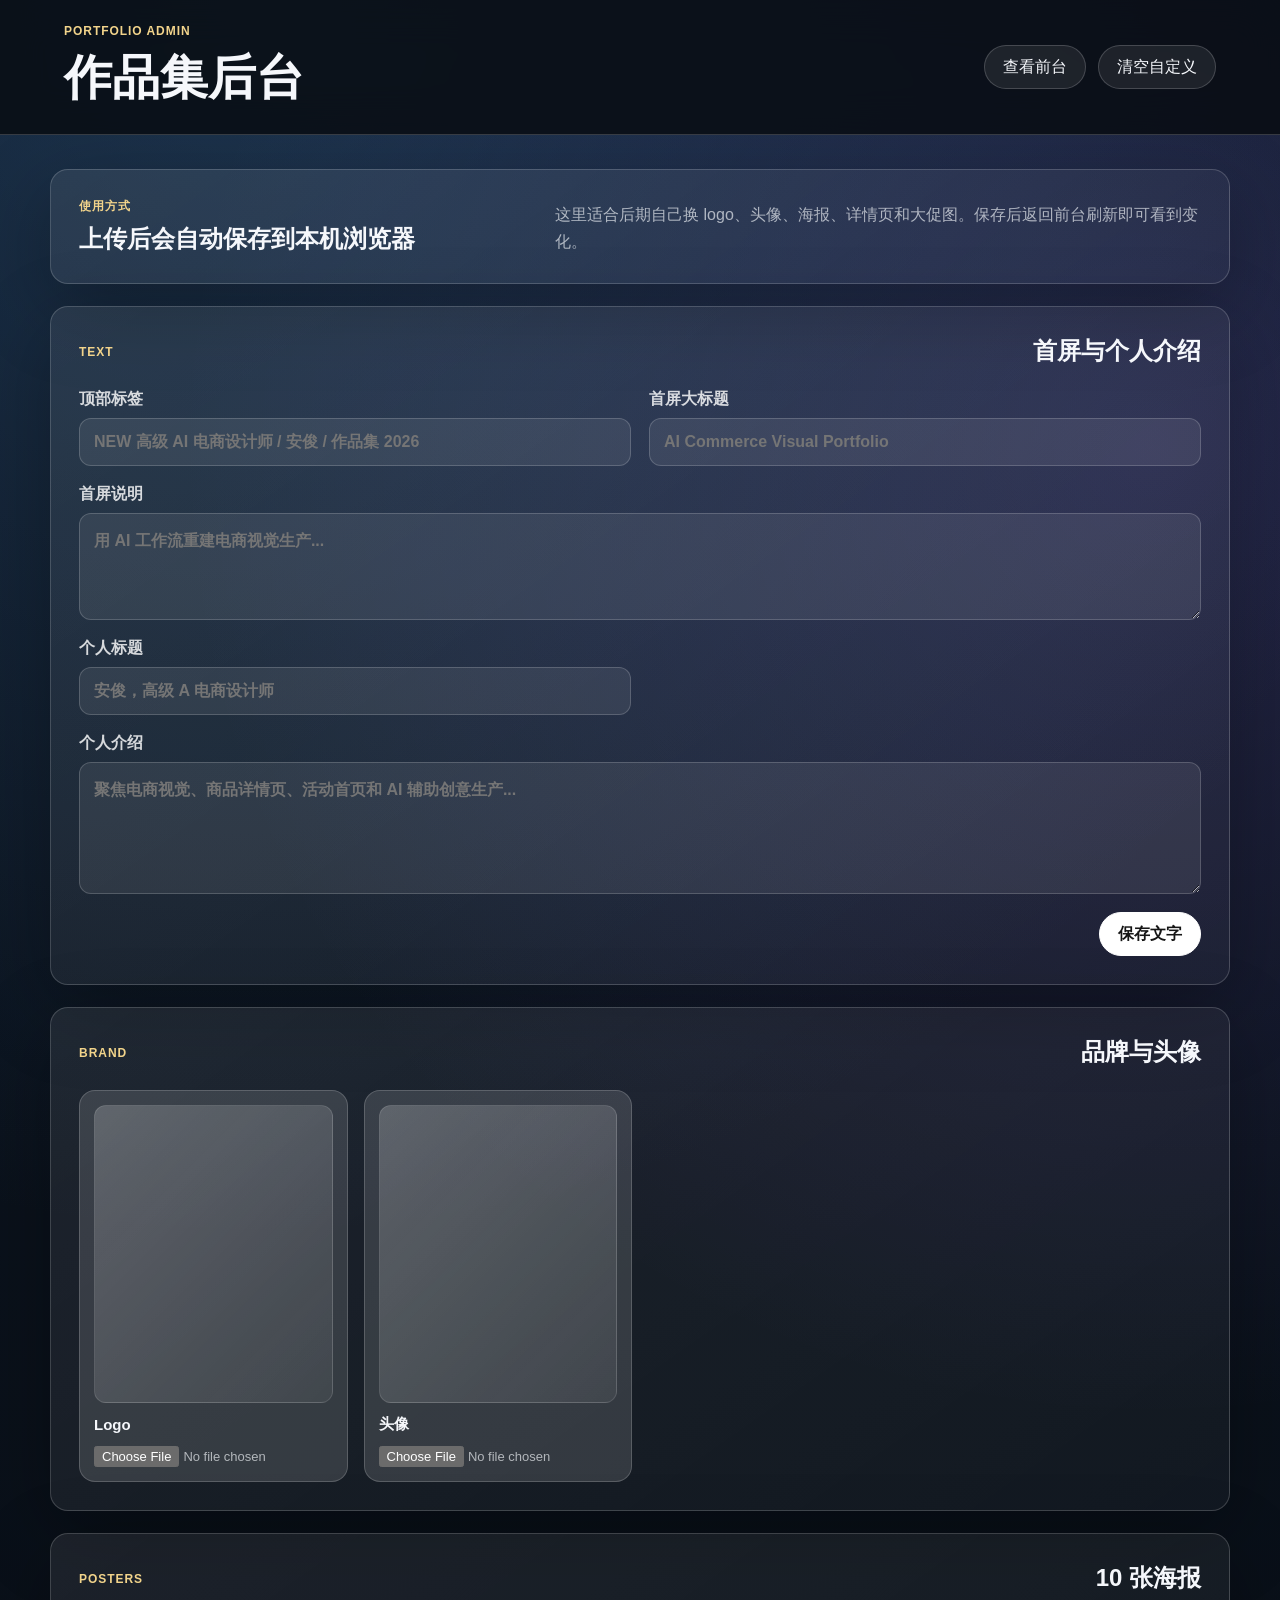
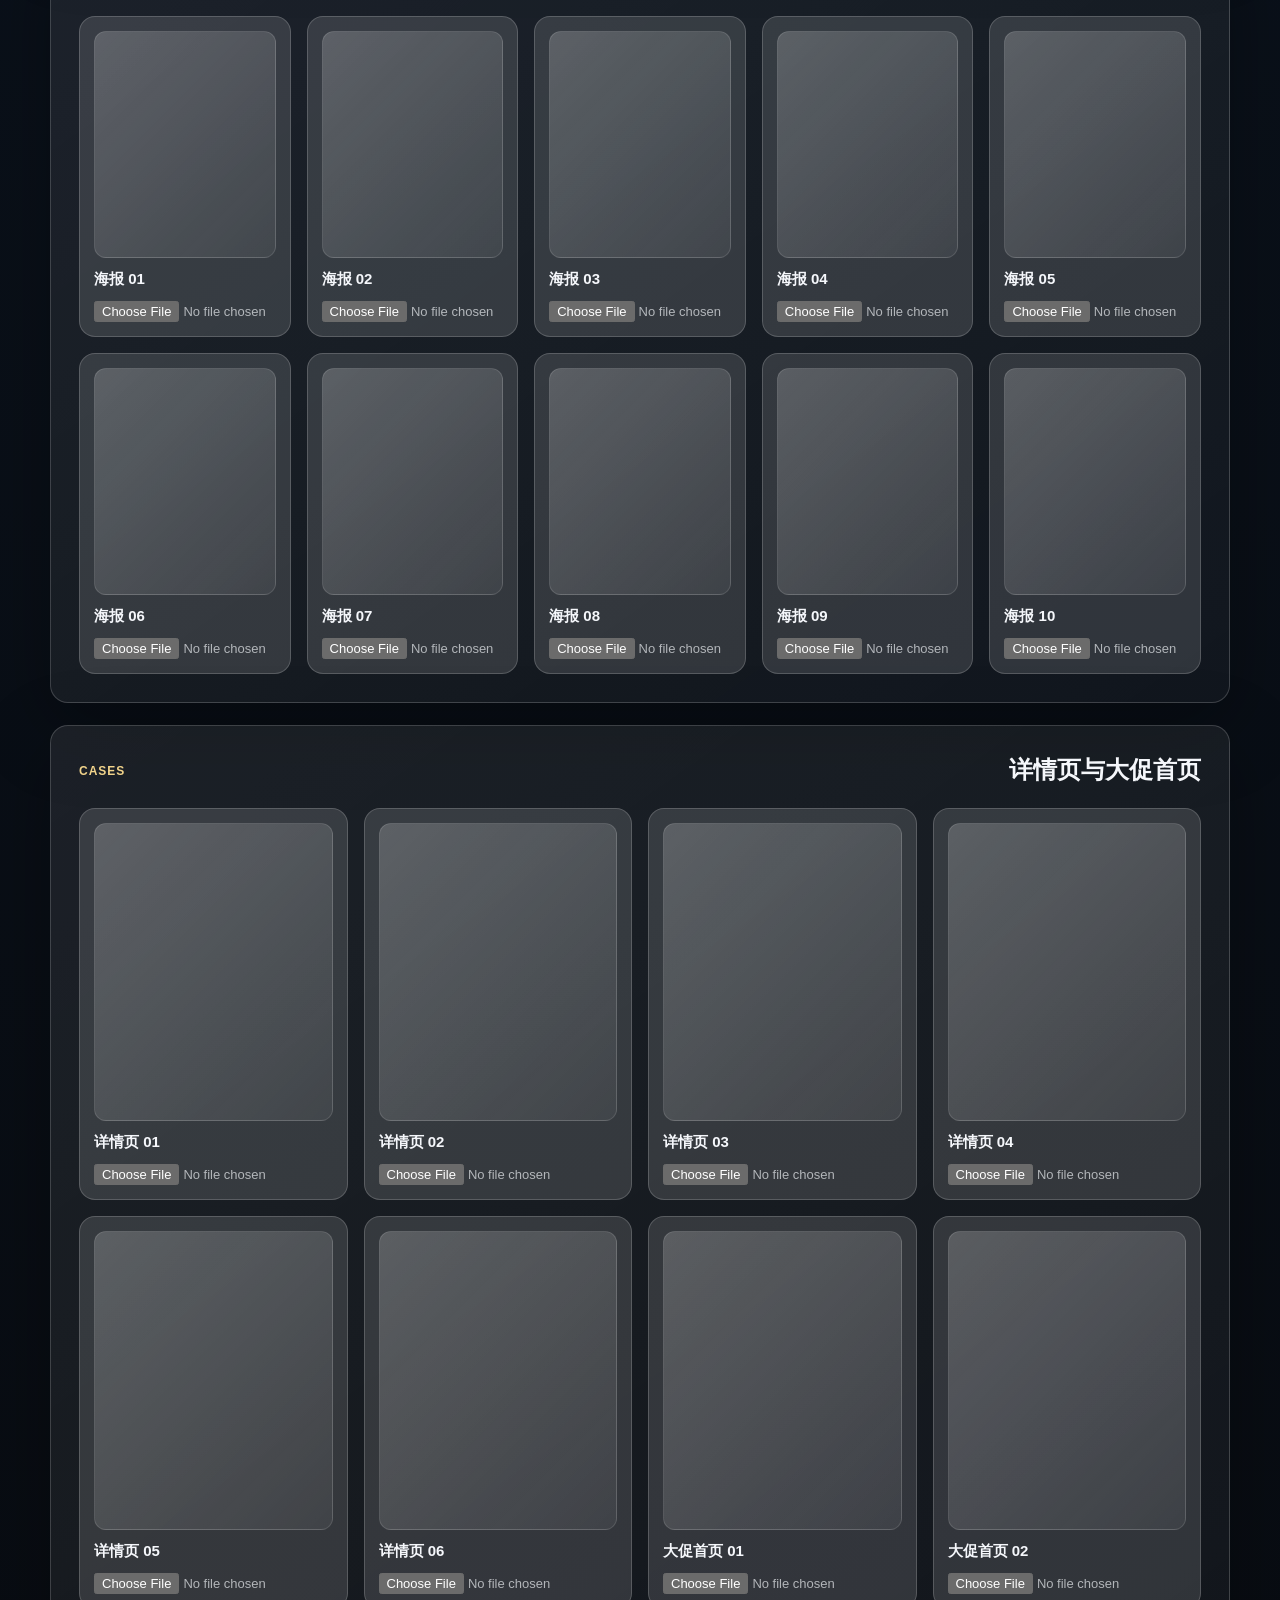
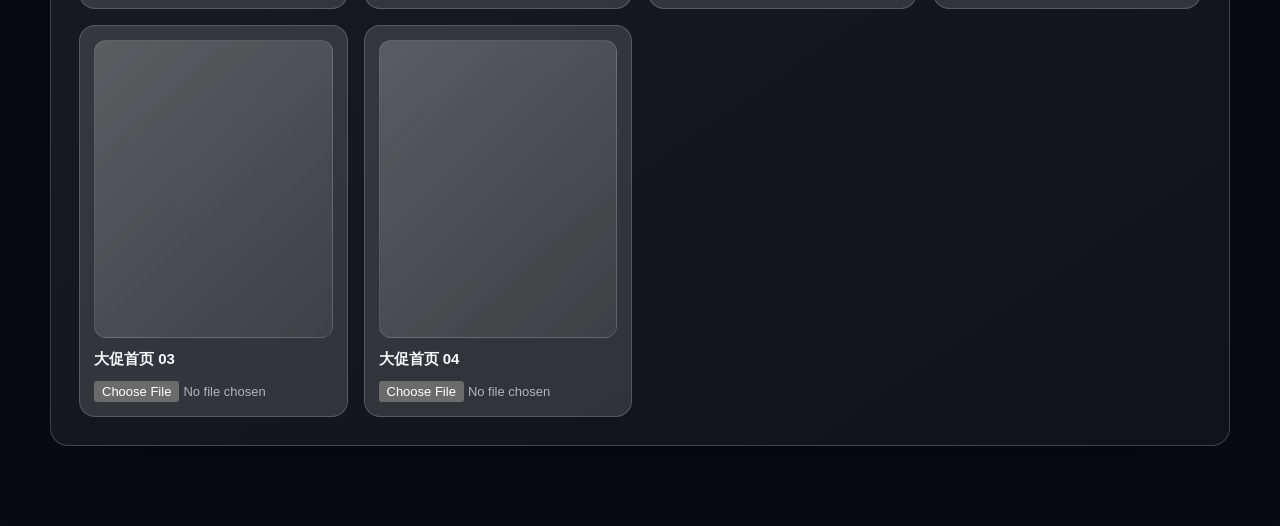
==== admin.html @ 97dc3320 "Deploy portfolio site to GitHub Pages" ====
<!DOCTYPE html>
<html lang="zh-CN">
  <head>
    <meta charset="UTF-8" />
    <meta name="viewport" content="width=device-width, initial-scale=1.0" />
    <title>安俊作品集后台</title>
    <link rel="stylesheet" href="admin.css?v=20260704-linked-work-library" />
  </head>
  <body>
    <header class="admin-header">
      <div>
        <p>Portfolio Admin</p>
        <h1>作品集后台</h1>
      </div>
      <nav>
        <a href="index.html?v=20260703-admin-panel">查看前台</a>
        <button id="resetAll" type="button">清空自定义</button>
      </nav>
    </header>

    <main>
      <section class="panel intro-panel">
        <div>
          <p class="kicker">使用方式</p>
          <h2>上传后会自动保存到本机浏览器</h2>
        </div>
        <p>
          这里适合后期自己换 logo、头像、海报、详情页和大促图。保存后返回前台刷新即可看到变化。
        </p>
      </section>

      <section class="panel">
        <div class="panel-title">
          <p class="kicker">Text</p>
          <h2>首屏与个人介绍</h2>
        </div>
        <div class="form-grid">
          <label>
            顶部标签
            <input id="badge" type="text" placeholder="NEW 高级 AI 电商设计师 / 安俊 / 作品集 2026" />
          </label>
          <label>
            首屏大标题
            <input id="heroTitle" type="text" placeholder="AI Commerce Visual Portfolio" />
          </label>
          <label class="wide">
            首屏说明
            <textarea id="heroCopy" rows="3" placeholder="用 AI 工作流重建电商视觉生产..."></textarea>
          </label>
          <label>
            个人标题
            <input id="profileTitle" type="text" placeholder="安俊，高级 A 电商设计师" />
          </label>
          <label class="wide">
            个人介绍
            <textarea id="profileCopy" rows="4" placeholder="聚焦电商视觉、商品详情页、活动首页和 AI 辅助创意生产..."></textarea>
          </label>
        </div>
        <div class="actions">
          <button id="saveText" type="button">保存文字</button>
        </div>
      </section>

      <section class="panel">
        <div class="panel-title">
          <p class="kicker">Brand</p>
          <h2>品牌与头像</h2>
        </div>
        <div class="asset-grid compact">
          <article class="asset-card" data-image-field="logo">
            <div class="preview"></div>
            <strong>Logo</strong>
            <input type="file" accept="image/*" />
          </article>
          <article class="asset-card" data-image-field="avatar">
            <div class="preview"></div>
            <strong>头像</strong>
            <input type="file" accept="image/*" />
          </article>
        </div>
      </section>

      <section class="panel">
        <div class="panel-title">
          <p class="kicker">Posters</p>
          <h2>10 张海报</h2>
        </div>
        <div class="asset-grid">
          <article class="asset-card" data-image-field="poster01"><div class="preview"></div><strong>海报 01</strong><input type="file" accept="image/*" /></article>
          <article class="asset-card" data-image-field="poster02"><div class="preview"></div><strong>海报 02</strong><input type="file" accept="image/*" /></article>
          <article class="asset-card" data-image-field="poster03"><div class="preview"></div><strong>海报 03</strong><input type="file" accept="image/*" /></article>
          <article class="asset-card" data-image-field="poster04"><div class="preview"></div><strong>海报 04</strong><input type="file" accept="image/*" /></article>
          <article class="asset-card" data-image-field="poster05"><div class="preview"></div><strong>海报 05</strong><input type="file" accept="image/*" /></article>
          <article class="asset-card" data-image-field="poster06"><div class="preview"></div><strong>海报 06</strong><input type="file" accept="image/*" /></article>
          <article class="asset-card" data-image-field="poster07"><div class="preview"></div><strong>海报 07</strong><input type="file" accept="image/*" /></article>
          <article class="asset-card" data-image-field="poster08"><div class="preview"></div><strong>海报 08</strong><input type="file" accept="image/*" /></article>
          <article class="asset-card" data-image-field="poster09"><div class="preview"></div><strong>海报 09</strong><input type="file" accept="image/*" /></article>
          <article class="asset-card" data-image-field="poster10"><div class="preview"></div><strong>海报 10</strong><input type="file" accept="image/*" /></article>
        </div>
      </section>

      <section class="panel">
        <div class="panel-title">
          <p class="kicker">Cases</p>
          <h2>详情页与大促首页</h2>
        </div>
        <div class="asset-grid compact">
          <article class="asset-card" data-image-field="detail01"><div class="preview"></div><strong>详情页 01</strong><input type="file" accept="image/*" /></article>
          <article class="asset-card" data-image-field="detail02"><div class="preview"></div><strong>详情页 02</strong><input type="file" accept="image/*" /></article>
          <article class="asset-card" data-image-field="detail03"><div class="preview"></div><strong>详情页 03</strong><input type="file" accept="image/*" /></article>
          <article class="asset-card" data-image-field="detail04"><div class="preview"></div><strong>详情页 04</strong><input type="file" accept="image/*" /></article>
          <article class="asset-card" data-image-field="detail05"><div class="preview"></div><strong>详情页 05</strong><input type="file" accept="image/*" /></article>
          <article class="asset-card" data-image-field="detail06"><div class="preview"></div><strong>详情页 06</strong><input type="file" accept="image/*" /></article>
          <article class="asset-card" data-image-field="campaign01"><div class="preview"></div><strong>大促首页 01</strong><input type="file" accept="image/*" /></article>
          <article class="asset-card" data-image-field="campaign02"><div class="preview"></div><strong>大促首页 02</strong><input type="file" accept="image/*" /></article>
          <article class="asset-card" data-image-field="campaign03"><div class="preview"></div><strong>大促首页 03</strong><input type="file" accept="image/*" /></article>
          <article class="asset-card" data-image-field="campaign04"><div class="preview"></div><strong>大促首页 04</strong><input type="file" accept="image/*" /></article>
        </div>
      </section>
    </main>

    <div id="toast" aria-live="polite"></div>
    <script src="site-data.js?v=20260704-linked-work-library"></script>
    <script src="admin.js?v=20260704-linked-work-library"></script>
  </body>
</html>
---- admin.css ----
:root {
  color-scheme: dark;
  --bg: #080b10;
  --panel: rgba(255, 255, 255, 0.08);
  --panel-strong: rgba(255, 255, 255, 0.13);
  --line: rgba(255, 255, 255, 0.18);
  --text: #f5f7fb;
  --muted: rgba(245, 247, 251, 0.66);
  --gold: #f2d48b;
}

* {
  box-sizing: border-box;
}

body {
  min-height: 100vh;
  margin: 0;
  color: var(--text);
  background:
    radial-gradient(circle at 20% 0%, rgba(64, 116, 171, 0.34), transparent 32%),
    radial-gradient(circle at 90% 12%, rgba(153, 121, 255, 0.18), transparent 28%),
    linear-gradient(180deg, #0b1420, var(--bg));
  font-family: Arial, "Microsoft YaHei", sans-serif;
}

button,
input,
textarea {
  font: inherit;
}

.admin-header {
  position: sticky;
  top: 0;
  z-index: 10;
  display: flex;
  justify-content: space-between;
  align-items: center;
  gap: 24px;
  padding: 24px clamp(20px, 5vw, 70px);
  border-bottom: 1px solid var(--line);
  background: rgba(8, 11, 16, 0.82);
  backdrop-filter: blur(20px);
}

.admin-header p,
.kicker {
  margin: 0 0 8px;
  color: var(--gold);
  font-size: 12px;
  font-weight: 900;
  letter-spacing: 0.08em;
  text-transform: uppercase;
}

.admin-header h1,
.panel h2 {
  margin: 0;
  letter-spacing: 0;
}

.admin-header h1 {
  font-size: clamp(28px, 4vw, 48px);
}

.admin-header nav {
  display: flex;
  gap: 12px;
}

.admin-header a,
button {
  display: inline-flex;
  align-items: center;
  justify-content: center;
  min-height: 44px;
  padding: 0 18px;
  border: 1px solid var(--line);
  border-radius: 999px;
  color: var(--text);
  background: rgba(255, 255, 255, 0.08);
  text-decoration: none;
  cursor: pointer;
}

button:hover,
.admin-header a:hover {
  background: rgba(255, 255, 255, 0.16);
}

main {
  width: min(1180px, calc(100% - 40px));
  margin: 34px auto 80px;
}

.panel {
  margin-bottom: 22px;
  padding: 28px;
  border: 1px solid var(--line);
  border-radius: 18px;
  background: linear-gradient(145deg, var(--panel), rgba(255, 255, 255, 0.035));
  box-shadow: 0 24px 80px rgba(0, 0, 0, 0.28);
}

.intro-panel {
  display: grid;
  grid-template-columns: 0.7fr 1fr;
  gap: 24px;
  align-items: end;
}

.intro-panel p:last-child {
  margin: 0;
  color: var(--muted);
  line-height: 1.7;
}

.panel-title {
  display: flex;
  justify-content: space-between;
  align-items: end;
  gap: 18px;
  margin-bottom: 22px;
}

.form-grid {
  display: grid;
  grid-template-columns: repeat(2, minmax(0, 1fr));
  gap: 18px;
}

label {
  display: grid;
  gap: 8px;
  color: rgba(255, 255, 255, 0.82);
  font-weight: 800;
}

.wide {
  grid-column: 1 / -1;
}

input[type="text"],
textarea {
  width: 100%;
  border: 1px solid var(--line);
  border-radius: 12px;
  color: var(--text);
  background: rgba(255, 255, 255, 0.08);
  outline: none;
}

input[type="text"] {
  min-height: 48px;
  padding: 0 14px;
}

textarea {
  resize: vertical;
  padding: 14px;
  line-height: 1.6;
}

.actions {
  display: flex;
  justify-content: flex-end;
  margin-top: 18px;
}

.actions button,
#saveText {
  color: #151515;
  border-color: #fff;
  background: #fff;
  font-weight: 900;
}

.asset-grid {
  display: grid;
  grid-template-columns: repeat(5, minmax(0, 1fr));
  gap: 16px;
}

.asset-grid.compact {
  grid-template-columns: repeat(4, minmax(0, 1fr));
}

.asset-card {
  display: grid;
  gap: 12px;
  padding: 14px;
  border: 1px solid var(--line);
  border-radius: 16px;
  background: var(--panel-strong);
}

.preview {
  aspect-ratio: 4 / 5;
  overflow: hidden;
  border: 1px solid rgba(255, 255, 255, 0.12);
  border-radius: 12px;
  background:
    linear-gradient(135deg, rgba(255, 255, 255, 0.14), transparent),
    rgba(255, 255, 255, 0.06);
}

.preview img {
  width: 100%;
  height: 100%;
  object-fit: cover;
  display: block;
}

.asset-card strong {
  font-size: 15px;
}

input[type="file"] {
  width: 100%;
  color: var(--muted);
  font-size: 13px;
}

#toast {
  position: fixed;
  right: 24px;
  bottom: 24px;
  min-width: 180px;
  padding: 14px 18px;
  border: 1px solid var(--line);
  border-radius: 14px;
  color: #151515;
  background: #fff;
  opacity: 0;
  transform: translateY(16px);
  transition: opacity 180ms ease, transform 180ms ease;
  pointer-events: none;
}

#toast.show {
  opacity: 1;
  transform: translateY(0);
}

@media (max-width: 900px) {
  .admin-header,
  .intro-panel {
    grid-template-columns: 1fr;
  }

  .admin-header {
    display: grid;
  }

  .form-grid,
  .asset-grid,
  .asset-grid.compact {
    grid-template-columns: repeat(2, minmax(0, 1fr));
  }
}

@media (max-width: 560px) {
  main {
    width: min(100% - 24px, 1180px);
  }

  .form-grid,
  .asset-grid,
  .asset-grid.compact {
    grid-template-columns: 1fr;
  }
}
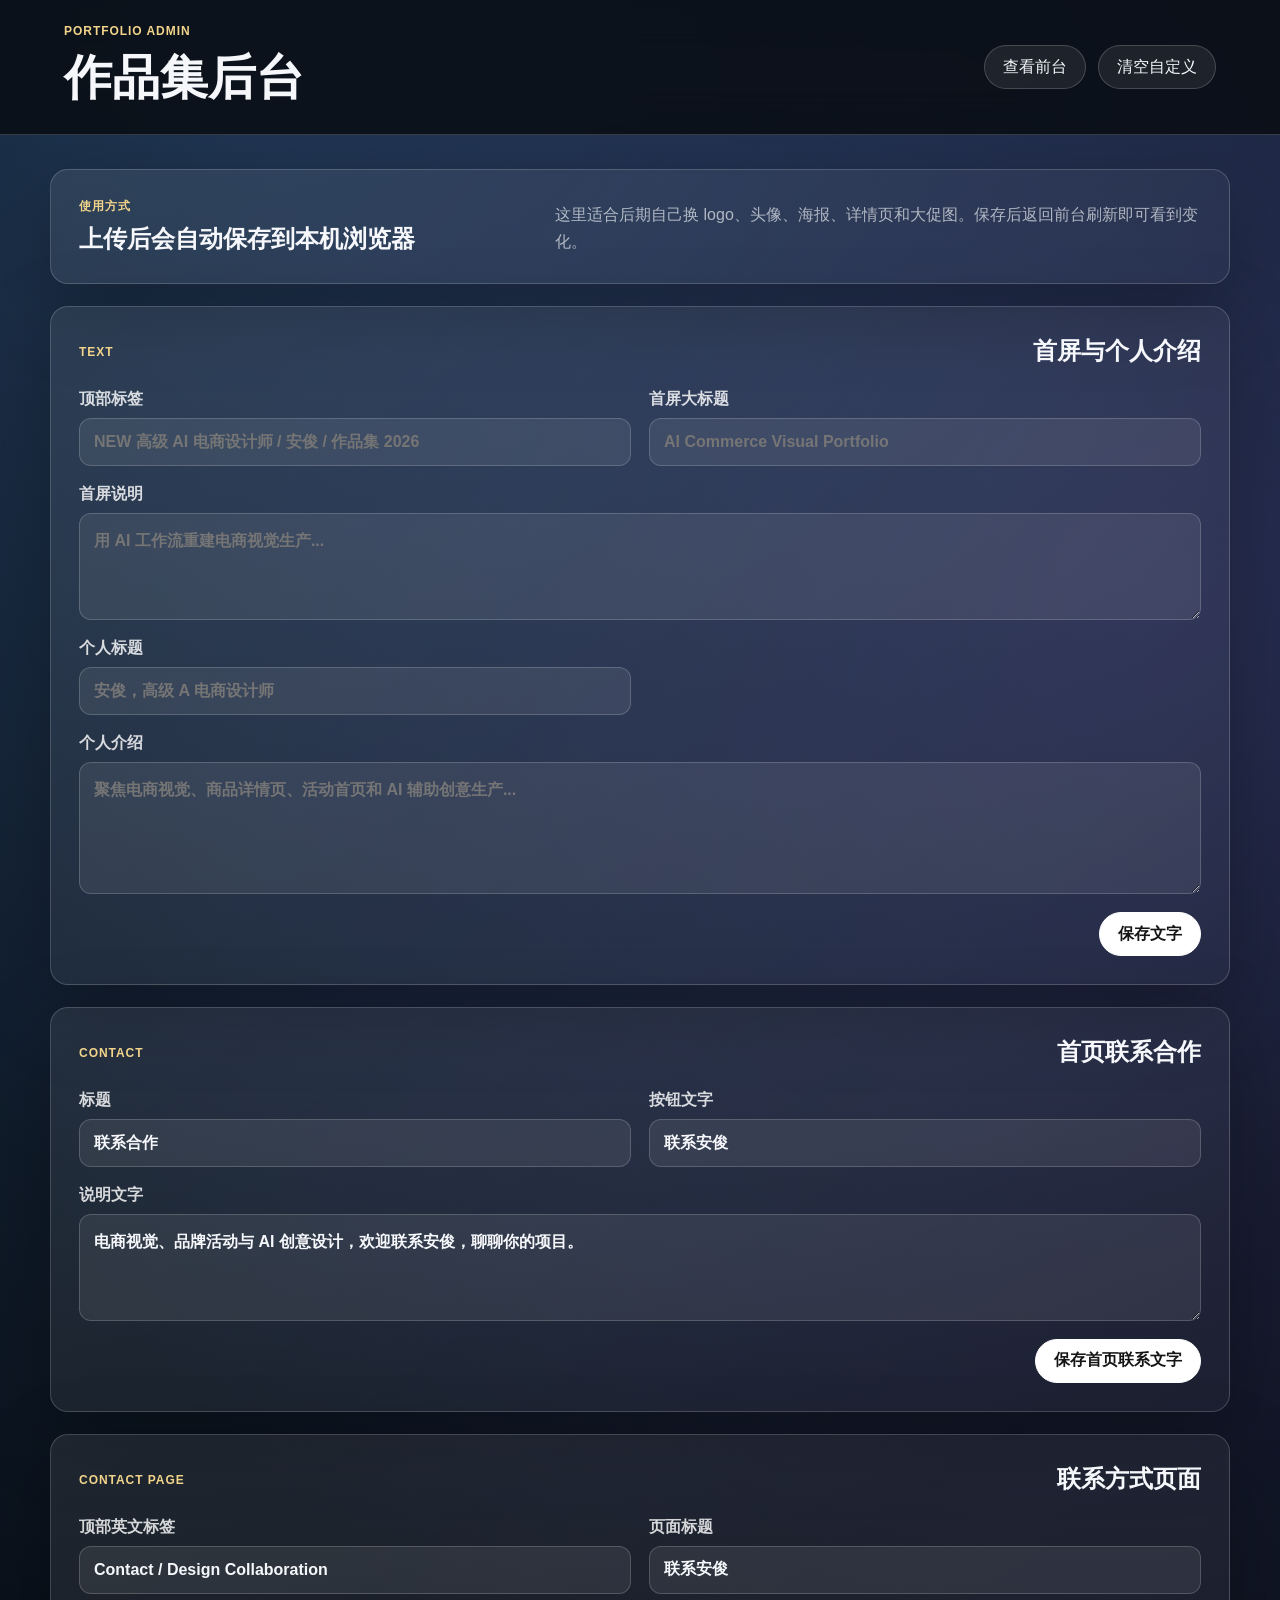
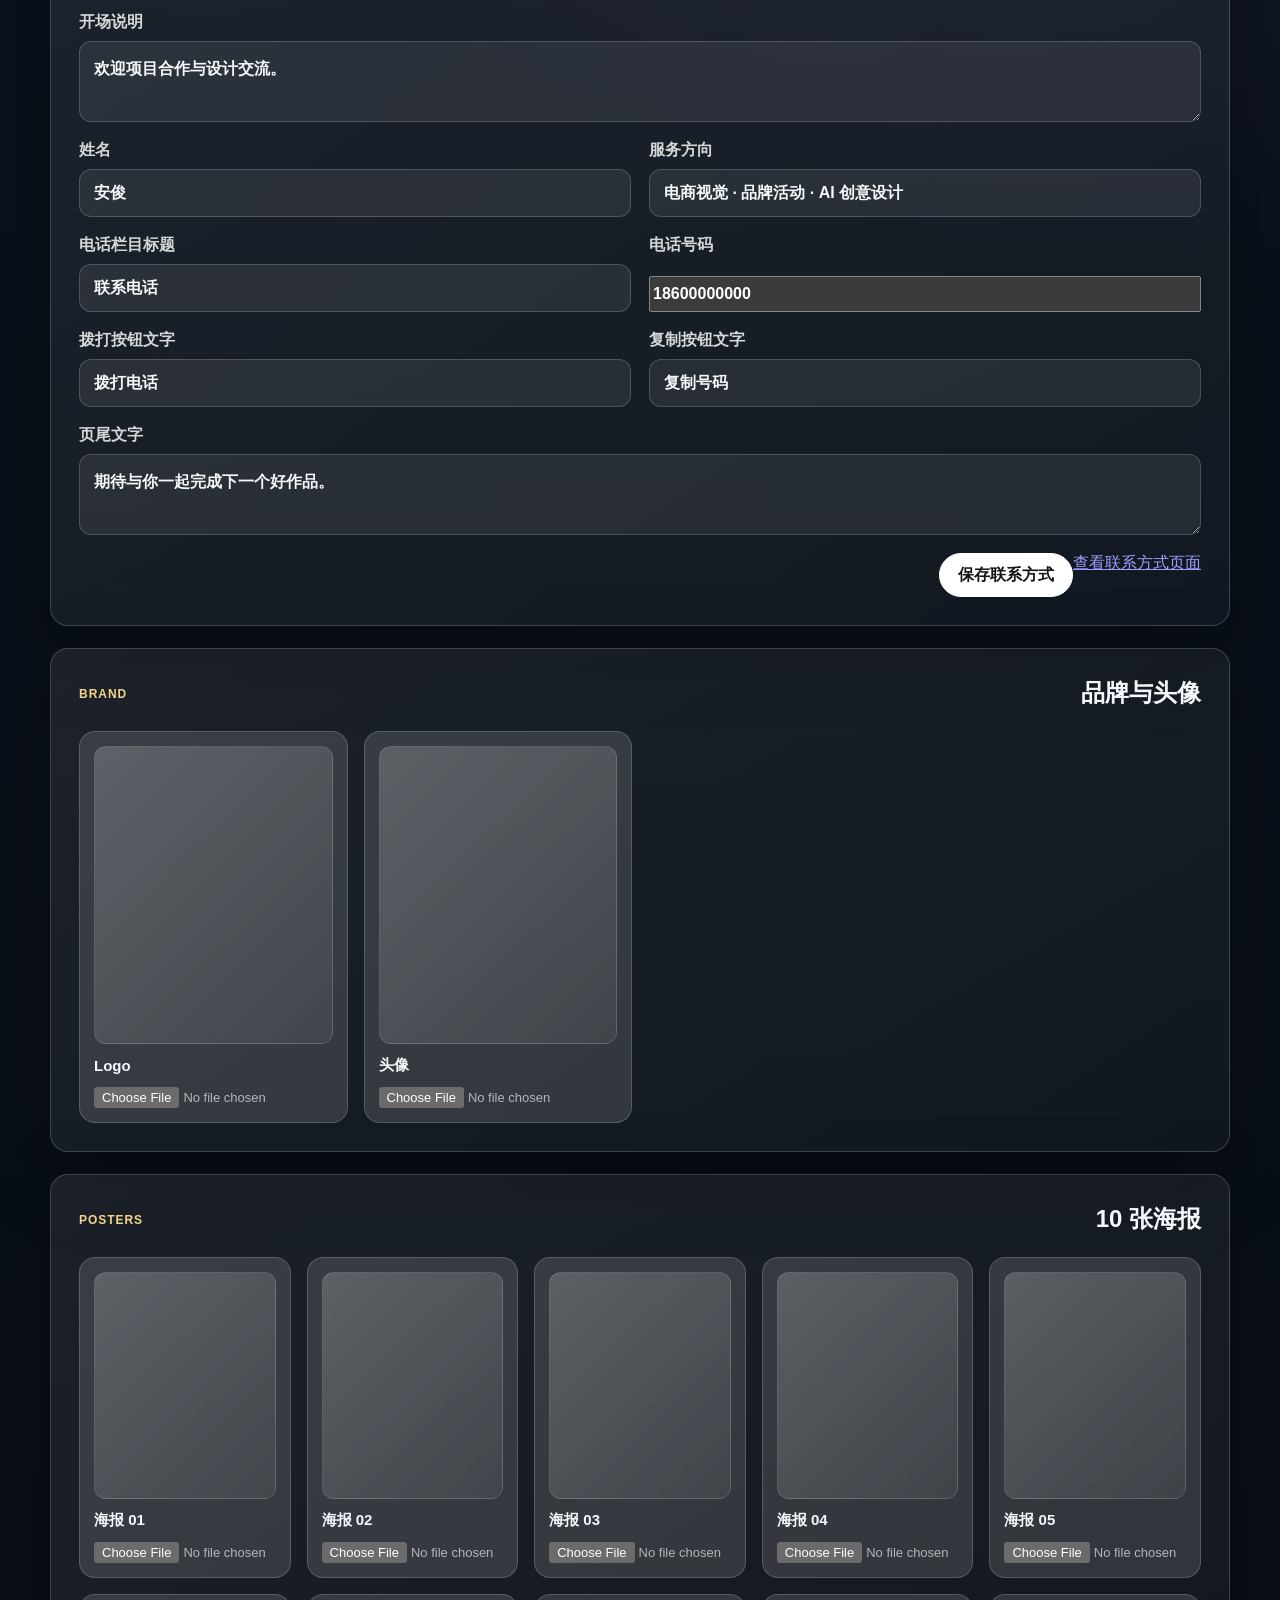
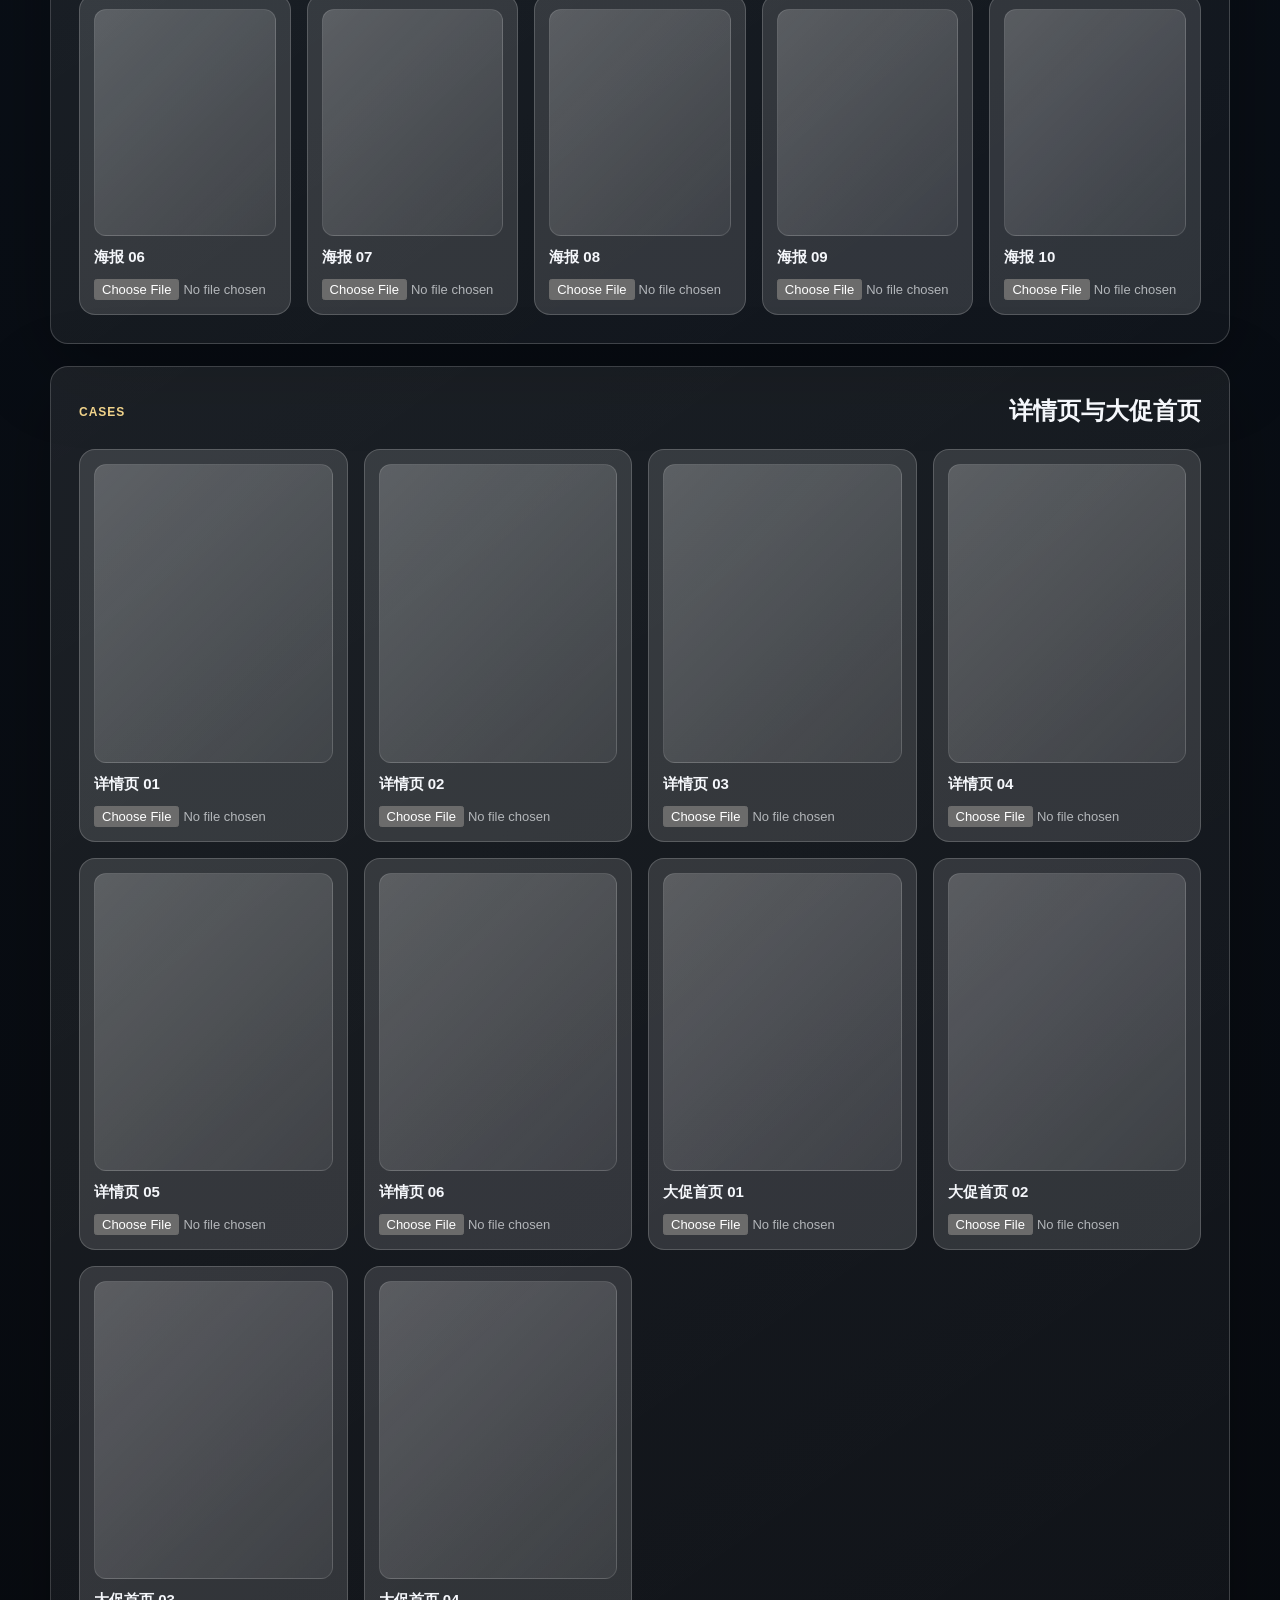
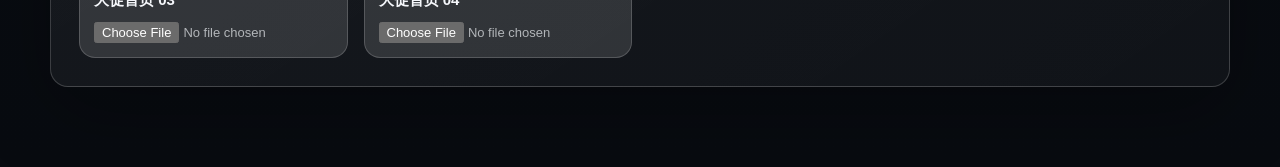
==== commit c712be17: "Make contact copy and phone editable in existing admin" ====
--- a/admin.html
+++ b/admin.html
@@ -57,7 +57,43 @@
           </label>
         </div>
         <div class="actions">
-          <button id="saveText" type="button">保存文字</button>
+          <button id="saveText" data-save-text type="button">保存文字</button>
+        </div>
+      </section>
+
+      <section class="panel" id="contact-editor">
+        <div class="panel-title">
+          <p class="kicker">Contact</p>
+          <h2>首页联系合作</h2>
+        </div>
+        <div class="form-grid">
+          <label>标题<input id="contactTitle" type="text" value="联系合作" /></label>
+          <label>按钮文字<input id="contactButton" type="text" value="联系安俊" /></label>
+          <label class="wide">说明文字<textarea id="contactCopy" rows="3">电商视觉、品牌活动与 AI 创意设计，欢迎联系安俊，聊聊你的项目。</textarea></label>
+        </div>
+        <div class="actions"><button data-save-text type="button">保存首页联系文字</button></div>
+      </section>
+
+      <section class="panel" id="contact-page-editor">
+        <div class="panel-title">
+          <p class="kicker">Contact Page</p>
+          <h2>联系方式页面</h2>
+        </div>
+        <div class="form-grid">
+          <label>顶部英文标签<input id="contactPageKicker" type="text" value="Contact / Design Collaboration" /></label>
+          <label>页面标题<input id="contactPageTitle" type="text" value="联系安俊" /></label>
+          <label class="wide">开场说明<textarea id="contactPageIntro" rows="2">欢迎项目合作与设计交流。</textarea></label>
+          <label>姓名<input id="contactName" type="text" value="安俊" /></label>
+          <label>服务方向<input id="contactServices" type="text" value="电商视觉 · 品牌活动 · AI 创意设计" /></label>
+          <label>电话栏目标题<input id="contactPhoneLabel" type="text" value="联系电话" /></label>
+          <label>电话号码<input id="contactPhone" type="tel" value="18600000000" /></label>
+          <label>拨打按钮文字<input id="contactCallButton" type="text" value="拨打电话" /></label>
+          <label>复制按钮文字<input id="contactCopyButton" type="text" value="复制号码" /></label>
+          <label class="wide">页尾文字<textarea id="contactFooter" rows="2">期待与你一起完成下一个好作品。</textarea></label>
+        </div>
+        <div class="actions">
+          <button data-save-text type="button">保存联系方式</button>
+          <a href="contact.html">查看联系方式页面</a>
         </div>
       </section>
 
@@ -120,7 +156,7 @@
     </main>
 
     <div id="toast" aria-live="polite"></div>
-    <script src="site-data.js?v=20260704-linked-work-library"></script>
-    <script src="admin.js?v=20260704-linked-work-library"></script>
+    <script src="site-data.js?v=20261024-edit-contact"></script>
+    <script src="admin.js?v=20261024-edit-contact"></script>
   </body>
 </html>
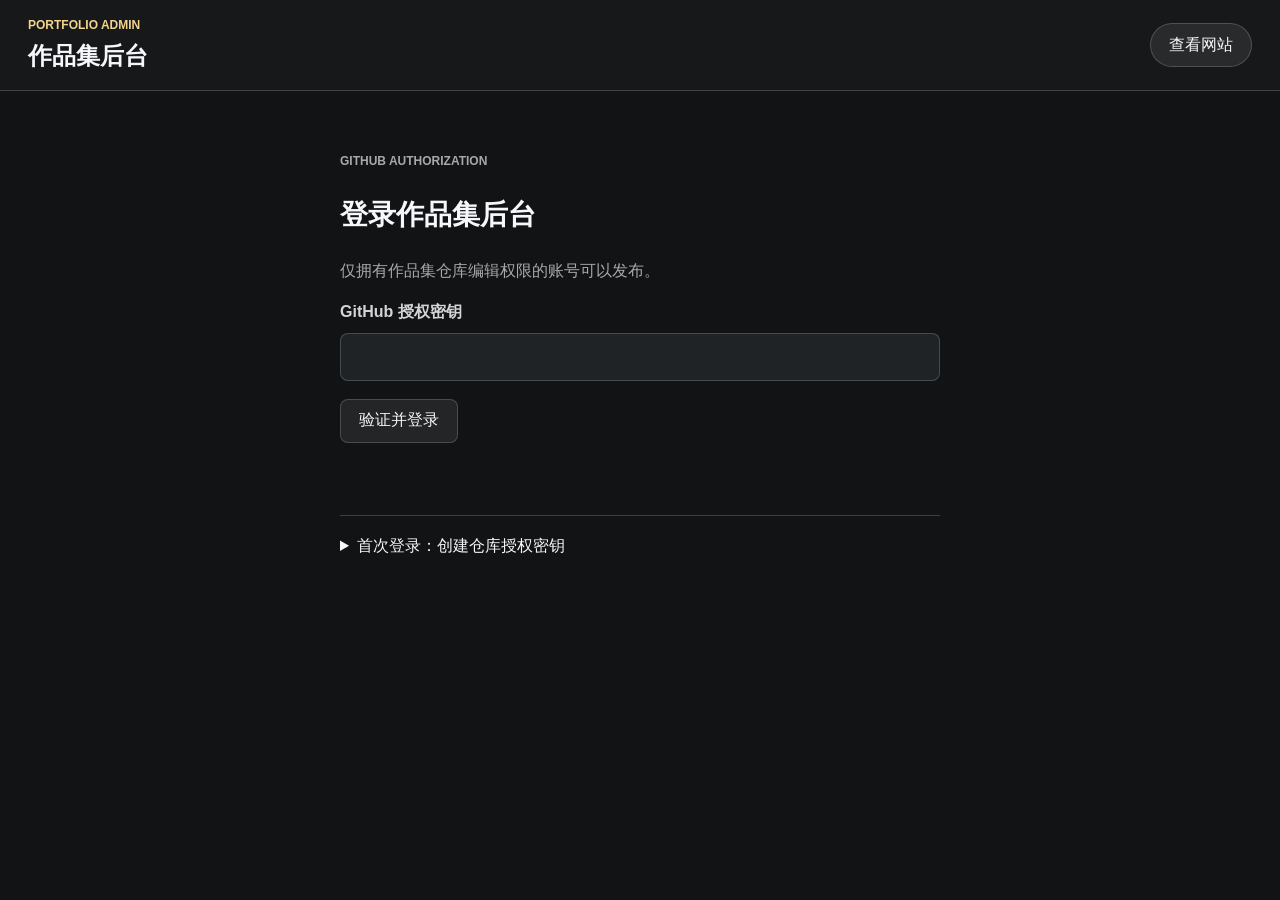
==== commit f2b5adc3: "Add permission-checked online CMS and complete portfolio sections" ====
--- a/admin.html
+++ b/admin.html
@@ -4,29 +4,61 @@
     <meta charset="UTF-8" />
     <meta name="viewport" content="width=device-width, initial-scale=1.0" />
     <title>安俊作品集后台</title>
-    <link rel="stylesheet" href="admin.css?v=20260704-linked-work-library" />
+    <meta name="robots" content="noindex, nofollow" />
+    <meta name="referrer" content="no-referrer" />
+    <meta http-equiv="Content-Security-Policy" content="default-src 'self'; script-src 'self'; style-src 'self'; img-src 'self' data: blob:; connect-src 'self' https://api.github.com; base-uri 'none'; form-action 'none'" />
+    <link rel="stylesheet" href="admin.css?v=20261024-online-cms" />
   </head>
-  <body>
+  <body class="admin-page">
     <header class="admin-header">
       <div>
         <p>Portfolio Admin</p>
         <h1>作品集后台</h1>
       </div>
       <nav>
-        <a href="index.html?v=20260703-admin-panel">查看前台</a>
-        <button id="resetAll" type="button">清空自定义</button>
+        <a href="index.html" target="_blank" rel="noopener">查看网站</a>
+        <button id="logout" type="button" hidden>退出登录</button>
       </nav>
     </header>
 
-    <main>
+    <main id="login-screen">
+      <section class="auth-panel" aria-labelledby="login-title">
+        <p class="kicker">GitHub Authorization</p>
+        <h2 id="login-title">登录作品集后台</h2>
+        <p>仅拥有作品集仓库编辑权限的账号可以发布。</p>
+        <form id="login-form">
+          <label for="access-token">GitHub 授权密钥</label>
+          <input id="access-token" type="password" autocomplete="off" spellcheck="false" required />
+          <button id="login-button" type="submit">验证并登录</button>
+          <p id="login-error" role="alert"></p>
+        </form>
+        <details>
+          <summary>首次登录：创建仓库授权密钥</summary>
+          <ol>
+            <li><a href="https://github.com/settings/personal-access-tokens/new?name=Anjun+Portfolio+Admin&amp;contents=write" target="_blank" rel="noopener noreferrer">前往 GitHub 创建细粒度授权密钥</a>，使用你的 GitHub 账号登录。</li>
+            <li>Repository access 选择 Only select repositories，只勾选 <strong>anjun-portfolio</strong>。</li>
+            <li>Repository permissions 中的 <strong>Contents</strong> 设为 <strong>Read and write</strong>，设置有效期并生成密钥。</li>
+            <li>将密钥填入上方登录框。密钥仅在本次会话中使用，退出或刷新后需要重新登录。</li>
+          </ol>
+        </details>
+      </section>
+    </main>
+
+    <main id="editor" hidden>
       <section class="panel intro-panel">
         <div>
-          <p class="kicker">使用方式</p>
-          <h2>上传后会自动保存到本机浏览器</h2>
-        </div>
-        <p>
-          这里适合后期自己换 logo、头像、海报、详情页和大促图。保存后返回前台刷新即可看到变化。
-        </p>
+          <p class="kicker" id="account-label"></p>
+          <h2>内容管理</h2>
+        </div>
+        <div>
+          <p id="publish-status" role="status" aria-live="polite">未发布修改</p>
+          <div class="publish-actions">
+            <button id="publish" type="button">确认发布</button>
+            <button id="import-draft" type="button">恢复本机草稿</button>
+            <button id="resetAll" type="button">重新载入线上版本</button>
+            <a href="https://github.com/anjun194128-alt/anjun-portfolio/actions" target="_blank" rel="noopener">发布记录</a>
+          </div>
+        </div>
       </section>
 
       <section class="panel">
@@ -57,7 +89,7 @@
           </label>
         </div>
         <div class="actions">
-          <button id="saveText" data-save-text type="button">保存文字</button>
+          <button id="saveText" data-save-text type="button">保存文字草稿</button>
         </div>
       </section>
 
@@ -71,7 +103,7 @@
           <label>按钮文字<input id="contactButton" type="text" value="联系安俊" /></label>
           <label class="wide">说明文字<textarea id="contactCopy" rows="3">电商视觉、品牌活动与 AI 创意设计，欢迎联系安俊，聊聊你的项目。</textarea></label>
         </div>
-        <div class="actions"><button data-save-text type="button">保存首页联系文字</button></div>
+        <div class="actions"><button data-save-text type="button">保存首页联系草稿</button></div>
       </section>
 
       <section class="panel" id="contact-page-editor">
@@ -92,7 +124,7 @@
           <label class="wide">页尾文字<textarea id="contactFooter" rows="2">期待与你一起完成下一个好作品。</textarea></label>
         </div>
         <div class="actions">
-          <button data-save-text type="button">保存联系方式</button>
+          <button data-save-text type="button">保存联系方式草稿</button>
           <a href="contact.html">查看联系方式页面</a>
         </div>
       </section>
@@ -100,7 +132,7 @@
       <section class="panel">
         <div class="panel-title">
           <p class="kicker">Brand</p>
-          <h2>品牌与头像</h2>
+          <h2>品牌与精选封面</h2>
         </div>
         <div class="asset-grid compact">
           <article class="asset-card" data-image-field="logo">
@@ -113,7 +145,39 @@
             <strong>头像</strong>
             <input type="file" accept="image/*" />
           </article>
-        </div>
+          <article class="asset-card" data-image-field="featured01"><div class="preview"></div><strong>精选项目 01 封面</strong><input type="file" accept="image/*" /></article>
+          <article class="asset-card" data-image-field="featured02"><div class="preview"></div><strong>精选项目 02 封面</strong><input type="file" accept="image/*" /></article>
+        </div>
+      </section>
+
+      <section class="panel" id="new-section-editor">
+        <div class="panel-title"><p class="kicker">Selected / Case Study / About</p><h2>精选项目、案例拆解与履历</h2></div>
+        <div class="form-grid">
+          <label>精选项目标题<input id="featuredTitle" type="text" /></label>
+          <label>精选项目说明<input id="featuredIntro" type="text" /></label>
+          <label>精选项目 01 名称<input id="featuredOneTitle" type="text" /></label>
+          <label>精选项目 01 说明<textarea id="featuredOneCopy" rows="3"></textarea></label>
+          <label>精选项目 02 名称<input id="featuredTwoTitle" type="text" /></label>
+          <label>精选项目 02 说明<textarea id="featuredTwoCopy" rows="3"></textarea></label>
+          <label>案例拆解标题<input id="processTitle" type="text" /></label>
+          <label>案例拆解导语<textarea id="processIntro" rows="3"></textarea></label>
+          <label>首屏与场景<textarea id="processGoal" rows="3"></textarea></label>
+          <label>信息与阅读<textarea id="processStructure" rows="3"></textarea></label>
+          <label>色彩与视觉<textarea id="processVisual" rows="3"></textarea></label>
+          <label>完整呈现<textarea id="processDelivery" rows="3"></textarea></label>
+          <label>关于板块标题<input id="aboutTitle" type="text" /></label>
+          <label>个人介绍<textarea id="aboutCopy" rows="3"></textarea></label>
+          <label>从业年限<input id="aboutYears" type="text" /></label>
+          <label>任职经历<input id="aboutCompanies" type="text" /></label>
+          <label class="wide">项目成果<textarea id="aboutResults" rows="3"></textarea></label>
+        </div>
+        <div class="actions"><button data-save-text type="button">保存板块草稿</button></div>
+      </section>
+
+      <section class="panel" id="store-editor">
+        <div class="panel-title"><p class="kicker">Store Portfolio</p><h2>店铺与商品案例</h2></div>
+        <div id="store-groups"></div>
+        <div class="actions"><button id="save-stores" type="button">保存案例草稿</button></div>
       </section>
 
       <section class="panel">
@@ -155,8 +219,18 @@
       </section>
     </main>
 
+    <dialog id="publish-confirm" aria-labelledby="confirm-title">
+      <h2 id="confirm-title">发布到公开网站</h2>
+      <p>确认后，所有访客都能看到这些修改。</p>
+      <div id="change-summary"></div>
+      <div class="publish-actions">
+        <button id="cancel-publish" type="button">返回编辑</button>
+        <button id="confirm-publish" type="button">确认发布</button>
+      </div>
+    </dialog>
     <div id="toast" aria-live="polite"></div>
-    <script src="site-data.js?v=20261024-edit-contact"></script>
-    <script src="admin.js?v=20261024-edit-contact"></script>
+    <script src="site-data.js?v=20261024-online-cms"></script>
+    <script src="cms-client.js?v=20261024-online-cms"></script>
+    <script src="admin.js?v=20261024-online-cms"></script>
   </body>
 </html>
--- a/admin.css
+++ b/admin.css
@@ -271,3 +271,49 @@
     grid-template-columns: 1fr;
   }
 }
+
+[hidden] { display: none !important; }
+body { background: #111315; }
+.admin-header h1 { font-size: 24px; }
+.admin-header { padding: 18px 28px; background: #16181a; }
+.admin-header nav, .actions, .publish-actions { flex-wrap: wrap; gap: 10px; }
+.panel { border: 0; border-bottom: 1px solid var(--line); border-radius: 0; padding: 28px 0; background: none; box-shadow: none; }
+.asset-card, .preview, textarea, input[type="text"], button { border-radius: 8px; }
+.kicker, .admin-header p { letter-spacing: 0; }
+button:disabled { opacity: 0.45; cursor: wait; }
+input[type="password"], input[type="tel"] {
+  width: 100%; min-width: 0; min-height: 48px; padding: 0 14px;
+  color: var(--text); background: #202326; border: 1px solid var(--line); border-radius: 8px;
+}
+.auth-panel { max-width: 600px; margin: 60px auto; }
+.auth-panel h2 { font-size: 28px; }
+.auth-panel p, .auth-panel li { color: var(--muted); line-height: 1.8; }
+.auth-panel a, .publish-actions a { color: #9ad9ca; overflow-wrap: anywhere; }
+.auth-panel label { margin-bottom: 10px; }
+#login-button { margin-top: 18px; }
+#login-error { min-height: 28px; color: #ffa99a; }
+.auth-panel details { margin-top: 28px; border-top: 1px solid var(--line); padding-top: 20px; }
+.auth-panel summary { cursor: pointer; }
+.auth-panel li { margin-block: 12px; }
+.publish-actions { display: flex; align-items: center; margin-top: 16px; }
+#publish, #confirm-publish { background: #a3e4cd; color: #0e2921; font-weight: 700; }
+#publish-status { overflow-wrap: anywhere; }
+dialog { width: min(620px, calc(100% - 32px)); max-height: 84dvh; overflow: auto; color: var(--text); background: #202326; border: 1px solid var(--line); border-radius: 8px; padding: 24px; }
+dialog::backdrop { background: #000b; }
+dialog h2 { margin-top: 0; font-size: 22px; }
+#change-summary { max-height: 42dvh; overflow: auto; }
+#change-summary p { border-top: 1px solid var(--line); padding-top: 10px; line-height: 1.6; overflow-wrap: anywhere; }
+.store-group { border-top: 1px solid var(--line); padding: 18px 0; }
+.store-group summary { cursor: pointer; font-weight: 700; }
+.store-row { display: grid; grid-template-columns: minmax(0, 1fr) minmax(0, 2fr) 44px; gap: 12px; margin-top: 16px; align-items: end; }
+.store-row label { min-width: 0; font-size: 13px; }
+.store-row input[type="url"] { min-width: 0; width: 100%; min-height: 48px; border: 1px solid var(--line); border-radius: 8px; padding: 0 12px; background: #202326; color: var(--text); }
+.store-remove { padding: 0; width: 44px; height: 48px; font-size: 22px; }
+.store-add { margin-top: 16px; }
+@media (max-width: 560px) {
+  .admin-header { padding: 16px; gap: 16px; }
+  .auth-panel { margin: 32px auto; }
+  .store-row { grid-template-columns: minmax(0, 1fr) 44px; }
+  .store-row label { grid-column: 1; }
+  .store-remove { grid-column: 2; grid-row: 1 / 3; align-self: center; }
+}
